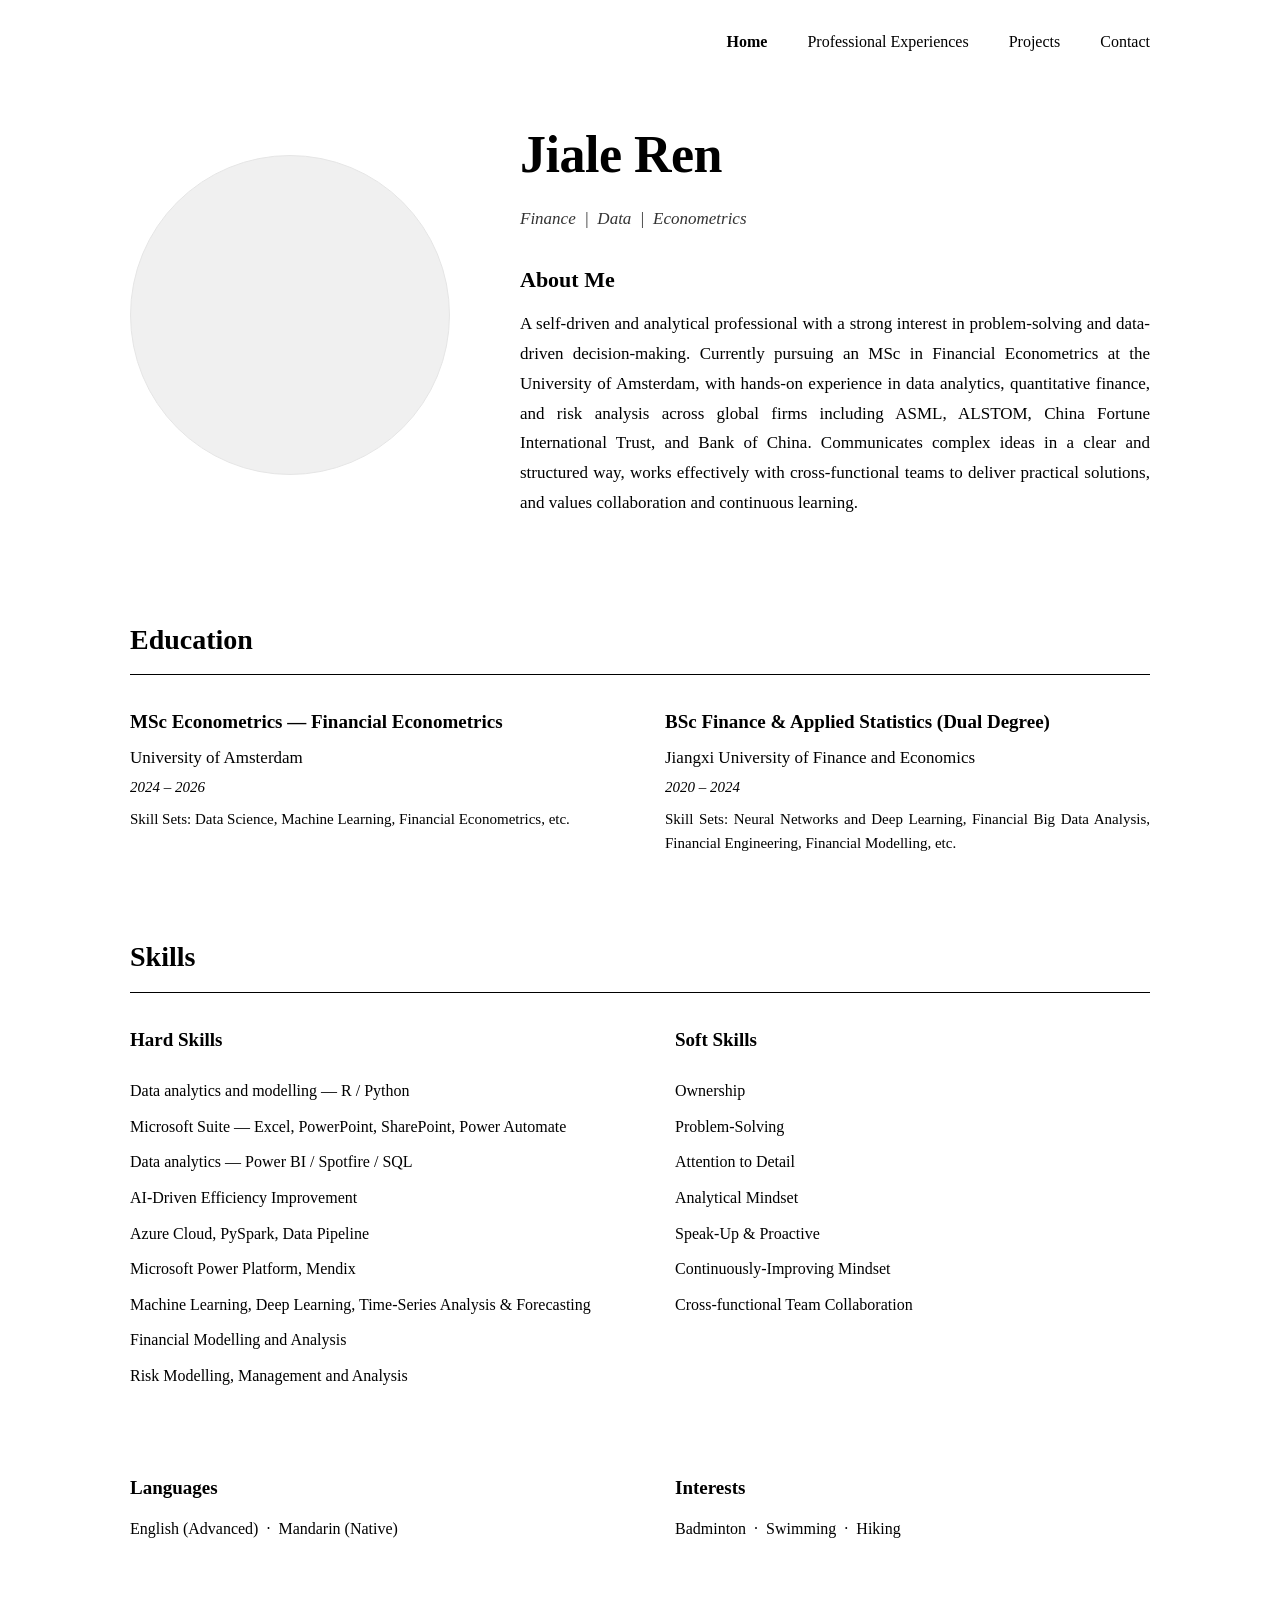
==== index.html @ ab1dc16a "Add files via upload" ====
<!DOCTYPE html>
<html lang="en">
<head>
  <meta charset="UTF-8">
  <meta name="viewport" content="width=device-width, initial-scale=1.0">
  <title>Jiale Ren — Personal Website</title>
  <meta name="description" content="Personal website of Jiale Ren — Finance, Data, Econometrics.">
  <link rel="stylesheet" href="styles.css">
</head>
<body>

  <nav>
    <ul>
      <li><a href="index.html" class="active">Home</a></li>
      <li><a href="work.html">Professional Experiences</a></li>
      <li><a href="projects.html">Projects</a></li>
      <li><a href="contact.html">Contact</a></li>
    </ul>
  </nav>

  <main class="container">

    <!-- Hero: Photo + Name + About Me -->
    <section class="hero scroll-reveal">
      <img src="assets/Subject.png" alt="Jiale Ren" class="hero-photo">
      <div class="hero-content">
        <h1>Jiale Ren</h1>
        <p class="hero-tagline">Finance &nbsp;|&nbsp; Data &nbsp;|&nbsp; Econometrics</p>
        <h2>About Me</h2>
        <p>
          A self-driven and analytical professional with a strong interest in
          problem-solving and data-driven decision-making. Currently pursuing
          an MSc in Financial Econometrics at the University of Amsterdam, with
          hands-on experience in data analytics, quantitative finance, and
          risk analysis across global firms including ASML, ALSTOM, China
          Fortune International Trust, and Bank of China. Communicates complex
          ideas in a clear and structured way, works effectively with
          cross-functional teams to deliver practical solutions, and values
          collaboration and continuous learning.
        </p>
      </div>
    </section>

    <!-- Education -->
    <section class="section scroll-reveal">
      <h2 class="section-title">Education</h2>
      <div class="education-list">
        <div class="education-item">
          <h3>MSc Econometrics — Financial Econometrics</h3>
          <p class="school">University of Amsterdam</p>
          <p class="date">2024 – 2026</p>
          <p class="ed-skills">Skill Sets: Data Science, Machine Learning, Financial Econometrics, etc.</p>
        </div>
        <div class="education-item">
          <h3>BSc Finance &amp; Applied Statistics (Dual Degree)</h3>
          <p class="school">Jiangxi University of Finance and Economics</p>
          <p class="date">2020 – 2024</p>
          <p class="ed-skills">Skill Sets: Neural Networks and Deep Learning, Financial Big Data Analysis, Financial Engineering, Financial Modelling, etc.</p>
        </div>
      </div>
    </section>

    <!-- Skills -->
    <section class="section scroll-reveal">
      <h2 class="section-title">Skills</h2>
      <div class="skills-grid">
        <div class="skills-column">
          <h3>Hard Skills</h3>
          <ul>
            <li>Data analytics and modelling — R / Python</li>
            <li>Microsoft Suite — Excel, PowerPoint, SharePoint, Power Automate</li>
            <li>Data analytics — Power BI / Spotfire / SQL</li>
            <li>AI-Driven Efficiency Improvement</li>
            <li>Azure Cloud, PySpark, Data Pipeline</li>
            <li>Microsoft Power Platform, Mendix</li>
            <li>Machine Learning, Deep Learning, Time-Series Analysis &amp; Forecasting</li>
            <li>Financial Modelling and Analysis</li>
            <li>Risk Modelling, Management and Analysis</li>
          </ul>
        </div>
        <div class="skills-column">
          <h3>Soft Skills</h3>
          <ul>
            <li>Ownership</li>
            <li>Problem-Solving</li>
            <li>Attention to Detail</li>
            <li>Analytical Mindset</li>
            <li>Speak-Up &amp; Proactive</li>
            <li>Continuously-Improving Mindset</li>
            <li>Cross-functional Team Collaboration</li>
          </ul>
        </div>
      </div>
    </section>

    <!-- Languages & Interests -->
    <section class="section scroll-reveal">
      <div class="misc-row">
        <div>
          <h3>Languages</h3>
          <p>English (Advanced) &nbsp;·&nbsp; Mandarin (Native)</p>
        </div>
        <div>
          <h3>Interests</h3>
          <p>Badminton &nbsp;·&nbsp; Swimming &nbsp;·&nbsp; Hiking</p>
        </div>
      </div>
    </section>

  </main>

  <script src="script.js" defer></script>
</body>
</html>
---- styles.css ----
/* ========================================
   Reset & Base
   ======================================== */
* {
  margin: 0;
  padding: 0;
  box-sizing: border-box;
}

html {
  scroll-behavior: smooth;
}

body {
  font-family: "Times New Roman", Times, serif;
  background-color: #ffffff;
  color: #000000;
  line-height: 1.6;
  font-size: 17px;
  -webkit-font-smoothing: antialiased;

  /* Page enter animation */
  opacity: 0;
  animation: pageEnter 0.4s ease forwards;
}

@keyframes pageEnter {
  to { opacity: 1; }
}

/* Page leave (triggered by JS on nav click) */
body.page-leave {
  opacity: 0;
  transition: opacity 0.28s ease;
}

/* ========================================
   Scroll Reveal Animation
   ======================================== */
.scroll-reveal {
  opacity: 0;
  transform: translateY(40px);
  transition:
    opacity 0.8s cubic-bezier(0.16, 1, 0.3, 1),
    transform 0.8s cubic-bezier(0.16, 1, 0.3, 1);
}

.scroll-reveal.visible {
  opacity: 1;
  transform: translateY(0);
}

/* Reduce motion accessibility */
@media (prefers-reduced-motion: reduce) {
  body { animation: none; opacity: 1; }
  body.page-leave { transition: none; }
  .scroll-reveal { opacity: 1; transform: none; transition: none; }
  html { scroll-behavior: auto; }
}

/* ========================================
   Navigation (top right)
   ======================================== */
nav {
  display: flex;
  justify-content: flex-end;
  padding: 28px 40px;
  max-width: 1100px;
  margin: 0 auto;
}

nav ul {
  list-style: none;
  display: flex;
  gap: 40px;
}

nav a {
  color: #000;
  text-decoration: none;
  font-size: 16px;
  transition: opacity 0.2s ease;
}

nav a:hover {
  text-decoration: underline;
}

nav a.active {
  font-weight: bold;
}

/* ========================================
   Page Container
   ======================================== */
.container {
  max-width: 1100px;
  margin: 0 auto;
  padding: 30px 40px 100px;
}

/* ========================================
   Justified Text
   ======================================== */
.hero-content p,
.entry-summary,
.entry-details li,
.education-item .ed-skills,
main > p {
  text-align: justify;
  -webkit-hyphens: auto;
  hyphens: auto;
}

/* ========================================
   Home Page - Hero
   ======================================== */
.hero {
  display: flex;
  align-items: center;
  gap: 70px;
  margin-bottom: 100px;
}

.hero-photo {
  width: 320px;
  height: 320px;
  border-radius: 50%;
  object-fit: cover;
  flex-shrink: 0;
  background-color: #f0f0f0;
  border: 1px solid #e5e5e5;
}

.hero-content h1 {
  font-size: 52px;
  font-weight: bold;
  margin-bottom: 8px;
  letter-spacing: -0.5px;
}

.hero-tagline {
  font-size: 18px;
  font-style: italic;
  margin-bottom: 28px;
  color: #333;
}

.hero-content h2 {
  font-size: 22px;
  font-weight: bold;
  margin-bottom: 12px;
}

.hero-content p {
  font-size: 17px;
  line-height: 1.75;
}

/* ========================================
   Sections (Education, Skills)
   ======================================== */
.section {
  margin-bottom: 80px;
}

.section-title {
  font-size: 28px;
  font-weight: bold;
  margin-bottom: 32px;
  padding-bottom: 12px;
  border-bottom: 1px solid #000;
}

/* Education - horizontal layout */
.education-list {
  display: flex;
  flex-wrap: wrap;
  gap: 50px;
}

.education-item {
  flex: 1;
  min-width: 240px;
}

.education-item h3 {
  font-size: 19px;
  font-weight: bold;
  margin-bottom: 6px;
}

.education-item .school {
  font-size: 17px;
  margin-bottom: 4px;
}

.education-item .date {
  font-size: 15px;
  font-style: italic;
  margin-bottom: 8px;
}

.education-item .ed-skills {
  font-size: 15px;
  line-height: 1.6;
}

/* Skills - two columns */
.skills-grid {
  display: grid;
  grid-template-columns: 1fr 1fr;
  gap: 70px;
}

.skills-column h3 {
  font-size: 19px;
  font-weight: bold;
  margin-bottom: 18px;
}

.skills-column ul {
  list-style: none;
}

.skills-column li {
  padding: 5px 0;
  font-size: 16px;
}

/* Languages & Interests row */
.misc-row {
  display: flex;
  flex-wrap: wrap;
  gap: 70px;
}

.misc-row > div {
  flex: 1;
  min-width: 240px;
}

.misc-row h3 {
  font-size: 19px;
  font-weight: bold;
  margin-bottom: 12px;
}

.misc-row p {
  font-size: 16px;
}

/* ========================================
   Work / Project Entries
   ======================================== */
.page-title {
  font-size: 32px;
  font-weight: bold;
  margin-bottom: 50px;
  padding-bottom: 12px;
  border-bottom: 1px solid #000;
}

.entry {
  margin-bottom: 55px;
}

.entry-title {
  font-size: 22px;
  font-weight: bold;
  margin-bottom: 6px;
}

.entry-company {
  font-size: 19px;
  font-weight: normal;
  margin-bottom: 12px;
}

.entry-summary {
  font-size: 17px;
  margin-bottom: 16px;
}

.entry-summary.underlined {
  text-decoration: underline;
  text-underline-offset: 3px;
}

.entry-details {
  list-style: none;
  padding-left: 0;
}

.entry-details li {
  font-size: 15px;
  margin-bottom: 12px;
  padding-left: 22px;
  position: relative;
  line-height: 1.7;
}

.entry-details li::before {
  content: "•";
  position: absolute;
  left: 4px;
  font-size: 16px;
}

.entry-details strong {
  font-weight: bold;
}

/* ========================================
   Contact Page
   ======================================== */
.contact-list {
  list-style: none;
  font-size: 18px;
  margin-top: 20px;
}

.contact-list li {
  margin-bottom: 18px;
  display: flex;
  gap: 16px;
}

.contact-list .label {
  font-weight: bold;
  min-width: 110px;
}

.contact-list a {
  color: #000;
  text-decoration: underline;
  text-underline-offset: 3px;
}

/* ========================================
   Responsive
   ======================================== */
@media (max-width: 768px) {
  nav {
    justify-content: center;
    padding: 24px 20px;
  }

  nav ul {
    gap: 24px;
    flex-wrap: wrap;
    justify-content: center;
  }

  .container {
    padding: 30px 24px 80px;
  }

  .hero {
    flex-direction: column;
    text-align: center;
    gap: 32px;
    margin-bottom: 70px;
  }

  .hero-content h1 {
    font-size: 38px;
  }

  .skills-grid,
  .misc-row {
    grid-template-columns: 1fr;
    flex-direction: column;
    gap: 40px;
  }

  .page-title {
    font-size: 26px;
  }

  .entry-title {
    font-size: 20px;
  }
}
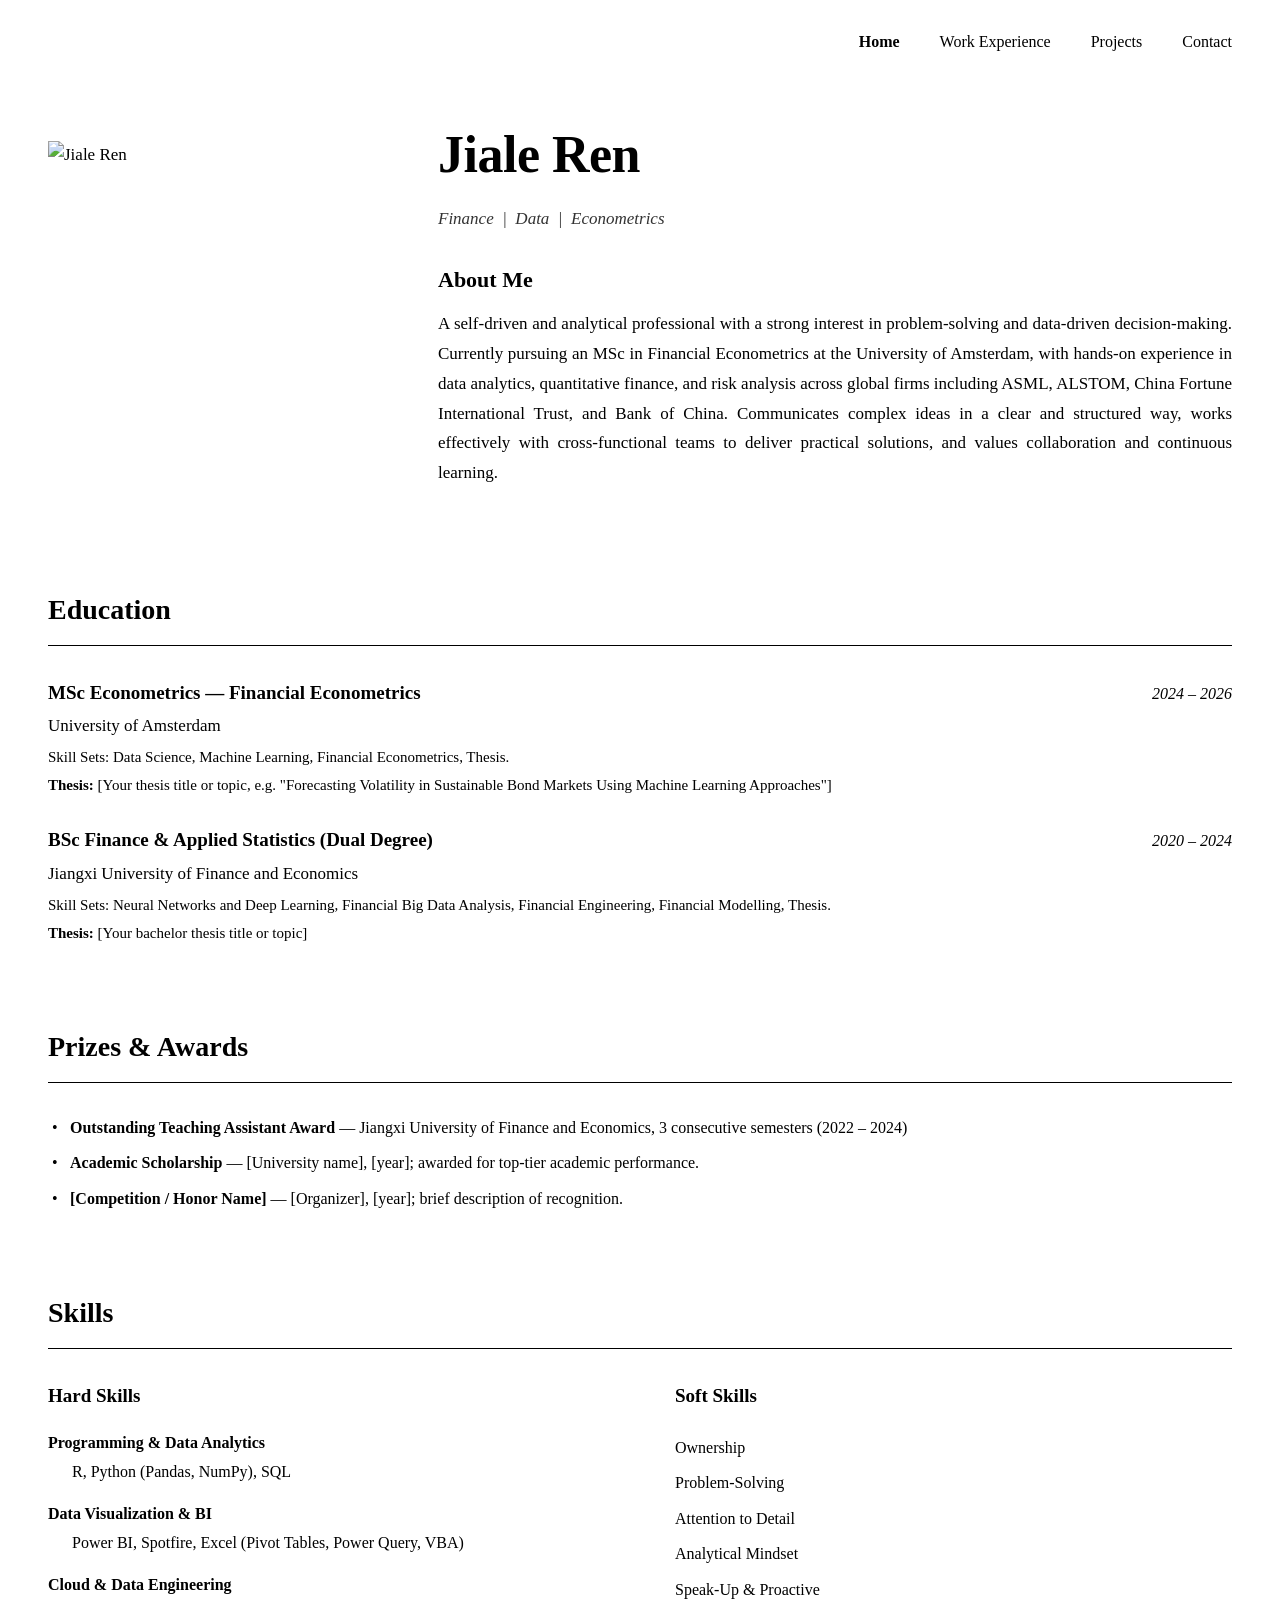
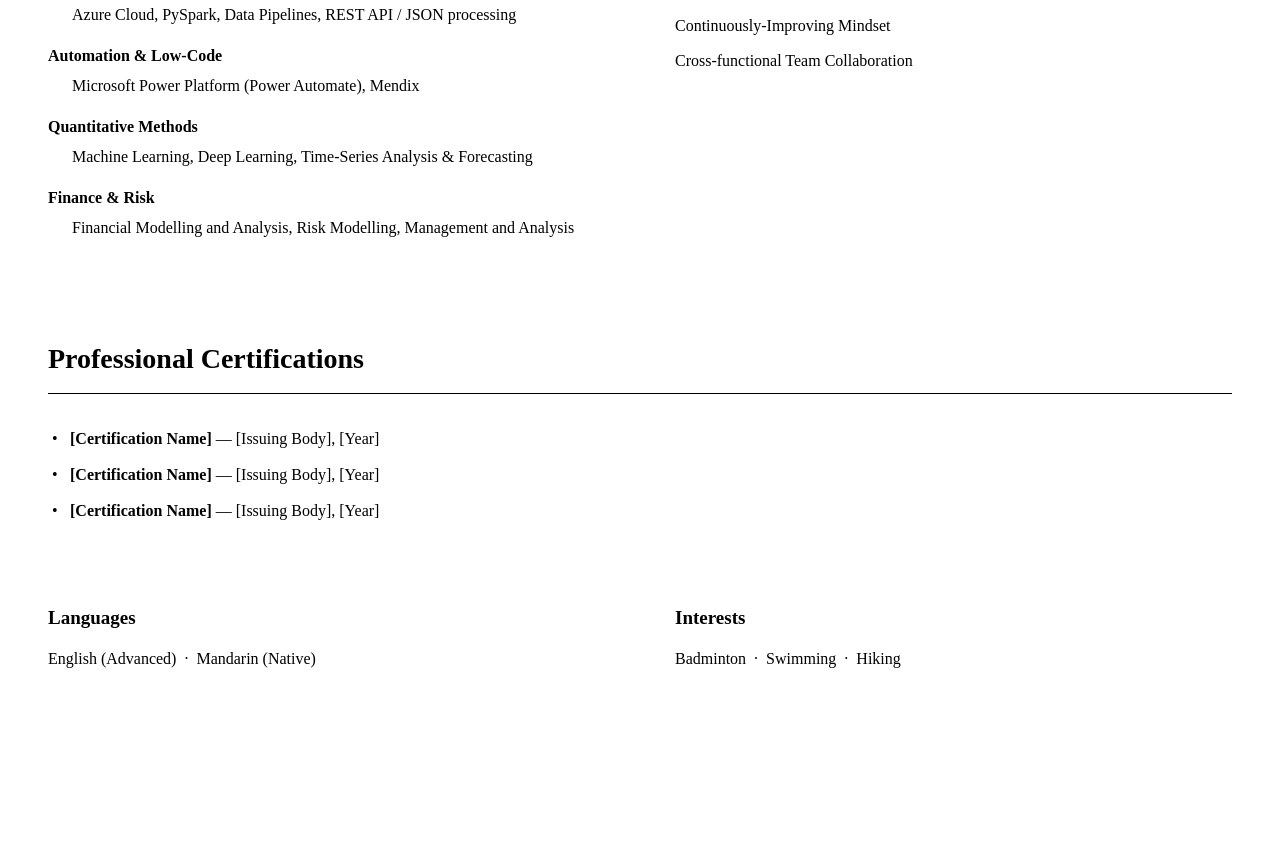
==== commit 5186c429: "Add files via upload" ====
--- a/index.html
+++ b/index.html
@@ -12,7 +12,7 @@
   <nav>
     <ul>
       <li><a href="index.html" class="active">Home</a></li>
-      <li><a href="work.html">Professional Experiences</a></li>
+      <li><a href="work.html">Work Experience</a></li>
       <li><a href="projects.html">Projects</a></li>
       <li><a href="contact.html">Contact</a></li>
     </ul>
@@ -45,42 +45,84 @@
     <section class="section scroll-reveal">
       <h2 class="section-title">Education</h2>
       <div class="education-list">
+
         <div class="education-item">
-          <h3>MSc Econometrics — Financial Econometrics</h3>
+          <div class="ed-row">
+            <span class="ed-degree">MSc Econometrics — Financial Econometrics</span>
+            <span class="ed-date">2024 – 2026</span>
+          </div>
           <p class="school">University of Amsterdam</p>
-          <p class="date">2024 – 2026</p>
-          <p class="ed-skills">Skill Sets: Data Science, Machine Learning, Financial Econometrics, etc.</p>
+          <p class="ed-skills">Skill Sets: Data Science, Machine Learning, Financial Econometrics, Thesis.</p>
+          <p class="ed-thesis"><strong>Thesis:</strong> [Your thesis title or topic, e.g. "Forecasting Volatility in Sustainable Bond Markets Using Machine Learning Approaches"]</p>
         </div>
+
         <div class="education-item">
-          <h3>BSc Finance &amp; Applied Statistics (Dual Degree)</h3>
+          <div class="ed-row">
+            <span class="ed-degree">BSc Finance &amp; Applied Statistics (Dual Degree)</span>
+            <span class="ed-date">2020 – 2024</span>
+          </div>
           <p class="school">Jiangxi University of Finance and Economics</p>
-          <p class="date">2020 – 2024</p>
-          <p class="ed-skills">Skill Sets: Neural Networks and Deep Learning, Financial Big Data Analysis, Financial Engineering, Financial Modelling, etc.</p>
+          <p class="ed-skills">Skill Sets: Neural Networks and Deep Learning, Financial Big Data Analysis, Financial Engineering, Financial Modelling, Thesis.</p>
+          <p class="ed-thesis"><strong>Thesis:</strong> [Your bachelor thesis title or topic]</p>
         </div>
+
       </div>
+    </section>
+
+    <!-- Prizes -->
+    <section class="section scroll-reveal">
+      <h2 class="section-title">Prizes &amp; Awards</h2>
+      <ul class="prize-list">
+        <li><strong>Outstanding Teaching Assistant Award</strong> — Jiangxi University of Finance and Economics, 3 consecutive semesters (2022 – 2024)</li>
+        <li><strong>Academic Scholarship</strong> — [University name], [year]; awarded for top-tier academic performance.</li>
+        <li><strong>[Competition / Honor Name]</strong> — [Organizer], [year]; brief description of recognition.</li>
+      </ul>
     </section>
 
     <!-- Skills -->
     <section class="section scroll-reveal">
       <h2 class="section-title">Skills</h2>
       <div class="skills-grid">
+
+        <!-- Hard Skills - categorized -->
         <div class="skills-column">
           <h3>Hard Skills</h3>
-          <ul>
-            <li>Data analytics and modelling — R / Python</li>
-            <li>Microsoft Suite — Excel, PowerPoint, SharePoint, Power Automate</li>
-            <li>Data analytics — Power BI / Spotfire / SQL</li>
-            <li>AI-Driven Efficiency Improvement</li>
-            <li>Azure Cloud, PySpark, Data Pipeline</li>
-            <li>Microsoft Power Platform, Mendix</li>
-            <li>Machine Learning, Deep Learning, Time-Series Analysis &amp; Forecasting</li>
-            <li>Financial Modelling and Analysis</li>
-            <li>Risk Modelling, Management and Analysis</li>
-          </ul>
+
+          <div class="skills-category">
+            <div class="cat-name">Programming &amp; Data Analytics</div>
+            <div class="cat-items">R, Python (Pandas, NumPy), SQL</div>
+          </div>
+
+          <div class="skills-category">
+            <div class="cat-name">Data Visualization &amp; BI</div>
+            <div class="cat-items">Power BI, Spotfire, Excel (Pivot Tables, Power Query, VBA)</div>
+          </div>
+
+          <div class="skills-category">
+            <div class="cat-name">Cloud &amp; Data Engineering</div>
+            <div class="cat-items">Azure Cloud, PySpark, Data Pipelines, REST API / JSON processing</div>
+          </div>
+
+          <div class="skills-category">
+            <div class="cat-name">Automation &amp; Low-Code</div>
+            <div class="cat-items">Microsoft Power Platform (Power Automate), Mendix</div>
+          </div>
+
+          <div class="skills-category">
+            <div class="cat-name">Quantitative Methods</div>
+            <div class="cat-items">Machine Learning, Deep Learning, Time-Series Analysis &amp; Forecasting</div>
+          </div>
+
+          <div class="skills-category">
+            <div class="cat-name">Finance &amp; Risk</div>
+            <div class="cat-items">Financial Modelling and Analysis, Risk Modelling, Management and Analysis</div>
+          </div>
         </div>
+
+        <!-- Soft Skills -->
         <div class="skills-column">
           <h3>Soft Skills</h3>
-          <ul>
+          <ul class="soft-list">
             <li>Ownership</li>
             <li>Problem-Solving</li>
             <li>Attention to Detail</li>
@@ -90,7 +132,18 @@
             <li>Cross-functional Team Collaboration</li>
           </ul>
         </div>
+
       </div>
+    </section>
+
+    <!-- Professional Certifications -->
+    <section class="section scroll-reveal">
+      <h2 class="section-title">Professional Certifications</h2>
+      <ul class="cert-list">
+        <li><strong>[Certification Name]</strong> — [Issuing Body], [Year]</li>
+        <li><strong>[Certification Name]</strong> — [Issuing Body], [Year]</li>
+        <li><strong>[Certification Name]</strong> — [Issuing Body], [Year]</li>
+      </ul>
     </section>
 
     <!-- Languages & Interests -->
--- a/styles.css
+++ b/styles.css
@@ -64,8 +64,8 @@
 nav {
   display: flex;
   justify-content: flex-end;
-  padding: 28px 40px;
-  max-width: 1100px;
+  padding: 28px 28px;
+  max-width: 1240px;
   margin: 0 auto;
 }
 
@@ -94,9 +94,9 @@
    Page Container
    ======================================== */
 .container {
-  max-width: 1100px;
+  max-width: 1240px;
   margin: 0 auto;
-  padding: 30px 40px 100px;
+  padding: 30px 28px 100px;
 }
 
 /* ========================================
@@ -125,11 +125,9 @@
 .hero-photo {
   width: 320px;
   height: 320px;
-  border-radius: 50%;
-  object-fit: cover;
+  object-fit: contain;
   flex-shrink: 0;
-  background-color: #f0f0f0;
-  border: 1px solid #e5e5e5;
+  background-color: transparent;
 }
 
 .hero-content h1 {
@@ -172,38 +170,67 @@
   border-bottom: 1px solid #000;
 }
 
-/* Education - horizontal layout */
+/* Education - stacked rows, full width each */
 .education-list {
   display: flex;
-  flex-wrap: wrap;
-  gap: 50px;
-}
-
-.education-item {
-  flex: 1;
-  min-width: 240px;
-}
-
-.education-item h3 {
+  flex-direction: column;
+  gap: 28px;
+}
+
+.education-item .ed-row {
+  display: flex;
+  justify-content: space-between;
+  align-items: baseline;
+  gap: 20px;
+  margin-bottom: 4px;
+}
+
+.education-item .ed-degree {
   font-size: 19px;
   font-weight: bold;
-  margin-bottom: 6px;
+}
+
+.education-item .ed-date {
+  font-size: 16px;
+  font-style: italic;
+  white-space: nowrap;
+  flex-shrink: 0;
 }
 
 .education-item .school {
   font-size: 17px;
-  margin-bottom: 4px;
-}
-
-.education-item .date {
-  font-size: 15px;
-  font-style: italic;
-  margin-bottom: 8px;
-}
-
-.education-item .ed-skills {
+  margin-bottom: 6px;
+}
+
+.education-item .ed-skills,
+.education-item .ed-thesis {
   font-size: 15px;
   line-height: 1.6;
+}
+
+.education-item .ed-thesis {
+  margin-top: 4px;
+}
+
+/* Prize list */
+.prize-list {
+  list-style: none;
+  padding-left: 0;
+}
+
+.prize-list li {
+  font-size: 16px;
+  margin-bottom: 10px;
+  padding-left: 22px;
+  position: relative;
+  line-height: 1.6;
+}
+
+.prize-list li::before {
+  content: "•";
+  position: absolute;
+  left: 4px;
+  font-size: 16px;
 }
 
 /* Skills - two columns */
@@ -219,13 +246,56 @@
   margin-bottom: 18px;
 }
 
-.skills-column ul {
+/* Hard skills: categorized with bold category + indented items */
+.skills-category {
+  margin-bottom: 16px;
+}
+
+.skills-category .cat-name {
+  font-weight: bold;
+  font-size: 16px;
+  margin-bottom: 4px;
+}
+
+.skills-category .cat-items {
+  font-size: 16px;
+  padding-left: 24px;
+  line-height: 1.6;
+}
+
+/* Soft skills: simple list */
+.skills-column ul.soft-list {
   list-style: none;
 }
 
-.skills-column li {
+.skills-column ul.soft-list li {
   padding: 5px 0;
   font-size: 16px;
+}
+
+/* Certifications */
+.cert-list {
+  list-style: none;
+  padding-left: 0;
+}
+
+.cert-list li {
+  font-size: 16px;
+  margin-bottom: 10px;
+  padding-left: 22px;
+  position: relative;
+  line-height: 1.6;
+}
+
+.cert-list li::before {
+  content: "•";
+  position: absolute;
+  left: 4px;
+  font-size: 16px;
+}
+
+.cert-list li strong {
+  font-weight: bold;
 }
 
 /* Languages & Interests row */
@@ -261,14 +331,102 @@
   border-bottom: 1px solid #000;
 }
 
+/* ========================================
+   Project Tabs
+   ======================================== */
+.tabs {
+  display: flex;
+  gap: 0;
+  margin-bottom: 50px;
+  border-bottom: 1px solid #000;
+}
+
+.tab-button {
+  font-family: "Times New Roman", Times, serif;
+  font-size: 18px;
+  background: none;
+  border: none;
+  color: #666;
+  padding: 14px 28px;
+  cursor: pointer;
+  position: relative;
+  transition: color 0.25s ease;
+  letter-spacing: 0.2px;
+}
+
+.tab-button:hover {
+  color: #000;
+}
+
+.tab-button.active {
+  color: #000;
+  font-weight: bold;
+}
+
+/* Underline indicator that slides under the active tab */
+.tab-button.active::after {
+  content: "";
+  position: absolute;
+  left: 12px;
+  right: 12px;
+  bottom: -1px;
+  height: 2px;
+  background-color: #000;
+  animation: tabUnderline 0.35s cubic-bezier(0.16, 1, 0.3, 1);
+}
+
+@keyframes tabUnderline {
+  from { transform: scaleX(0); opacity: 0; }
+  to   { transform: scaleX(1); opacity: 1; }
+}
+
+.tab-panel {
+  display: none;
+}
+
+.tab-panel.active {
+  display: block;
+  animation: tabFadeIn 0.45s cubic-bezier(0.16, 1, 0.3, 1);
+}
+
+@keyframes tabFadeIn {
+  from { opacity: 0; transform: translateY(12px); }
+  to   { opacity: 1; transform: translateY(0); }
+}
+
+@media (prefers-reduced-motion: reduce) {
+  .tab-button.active::after,
+  .tab-panel.active {
+    animation: none;
+  }
+}
+
+/* ========================================
+   Work / Project Entries
+   ======================================== */
 .entry {
   margin-bottom: 55px;
 }
 
+/* Work entry: title left, date right on same line */
+.entry-header {
+  display: flex;
+  justify-content: space-between;
+  align-items: baseline;
+  gap: 20px;
+  margin-bottom: 6px;
+}
+
 .entry-title {
   font-size: 22px;
   font-weight: bold;
-  margin-bottom: 6px;
+}
+
+.entry-date {
+  font-size: 18px;
+  font-weight: bold;
+  white-space: nowrap;
+  flex-shrink: 0;
 }
 
 .entry-company {
@@ -293,18 +451,18 @@
 }
 
 .entry-details li {
-  font-size: 15px;
-  margin-bottom: 12px;
+  font-size: 16px;
+  margin-bottom: 14px;
   padding-left: 22px;
   position: relative;
-  line-height: 1.7;
+  line-height: 1.75;
 }
 
 .entry-details li::before {
   content: "•";
   position: absolute;
   left: 4px;
-  font-size: 16px;
+  font-size: 17px;
 }
 
 .entry-details strong {
@@ -353,7 +511,7 @@
   }
 
   .container {
-    padding: 30px 24px 80px;
+    padding: 30px 20px 80px;
   }
 
   .hero {
@@ -363,6 +521,11 @@
     margin-bottom: 70px;
   }
 
+  .hero-photo {
+    width: 240px;
+    height: 240px;
+  }
+
   .hero-content h1 {
     font-size: 38px;
   }
@@ -378,7 +541,30 @@
     font-size: 26px;
   }
 
+  .entry-header {
+    flex-direction: column;
+    gap: 4px;
+  }
+
   .entry-title {
     font-size: 20px;
   }
-}
+
+  .entry-date {
+    font-size: 16px;
+  }
+
+  .education-item .ed-row {
+    flex-direction: column;
+    gap: 4px;
+  }
+
+  .tabs {
+    flex-wrap: wrap;
+  }
+
+  .tab-button {
+    font-size: 16px;
+    padding: 12px 16px;
+  }
+}
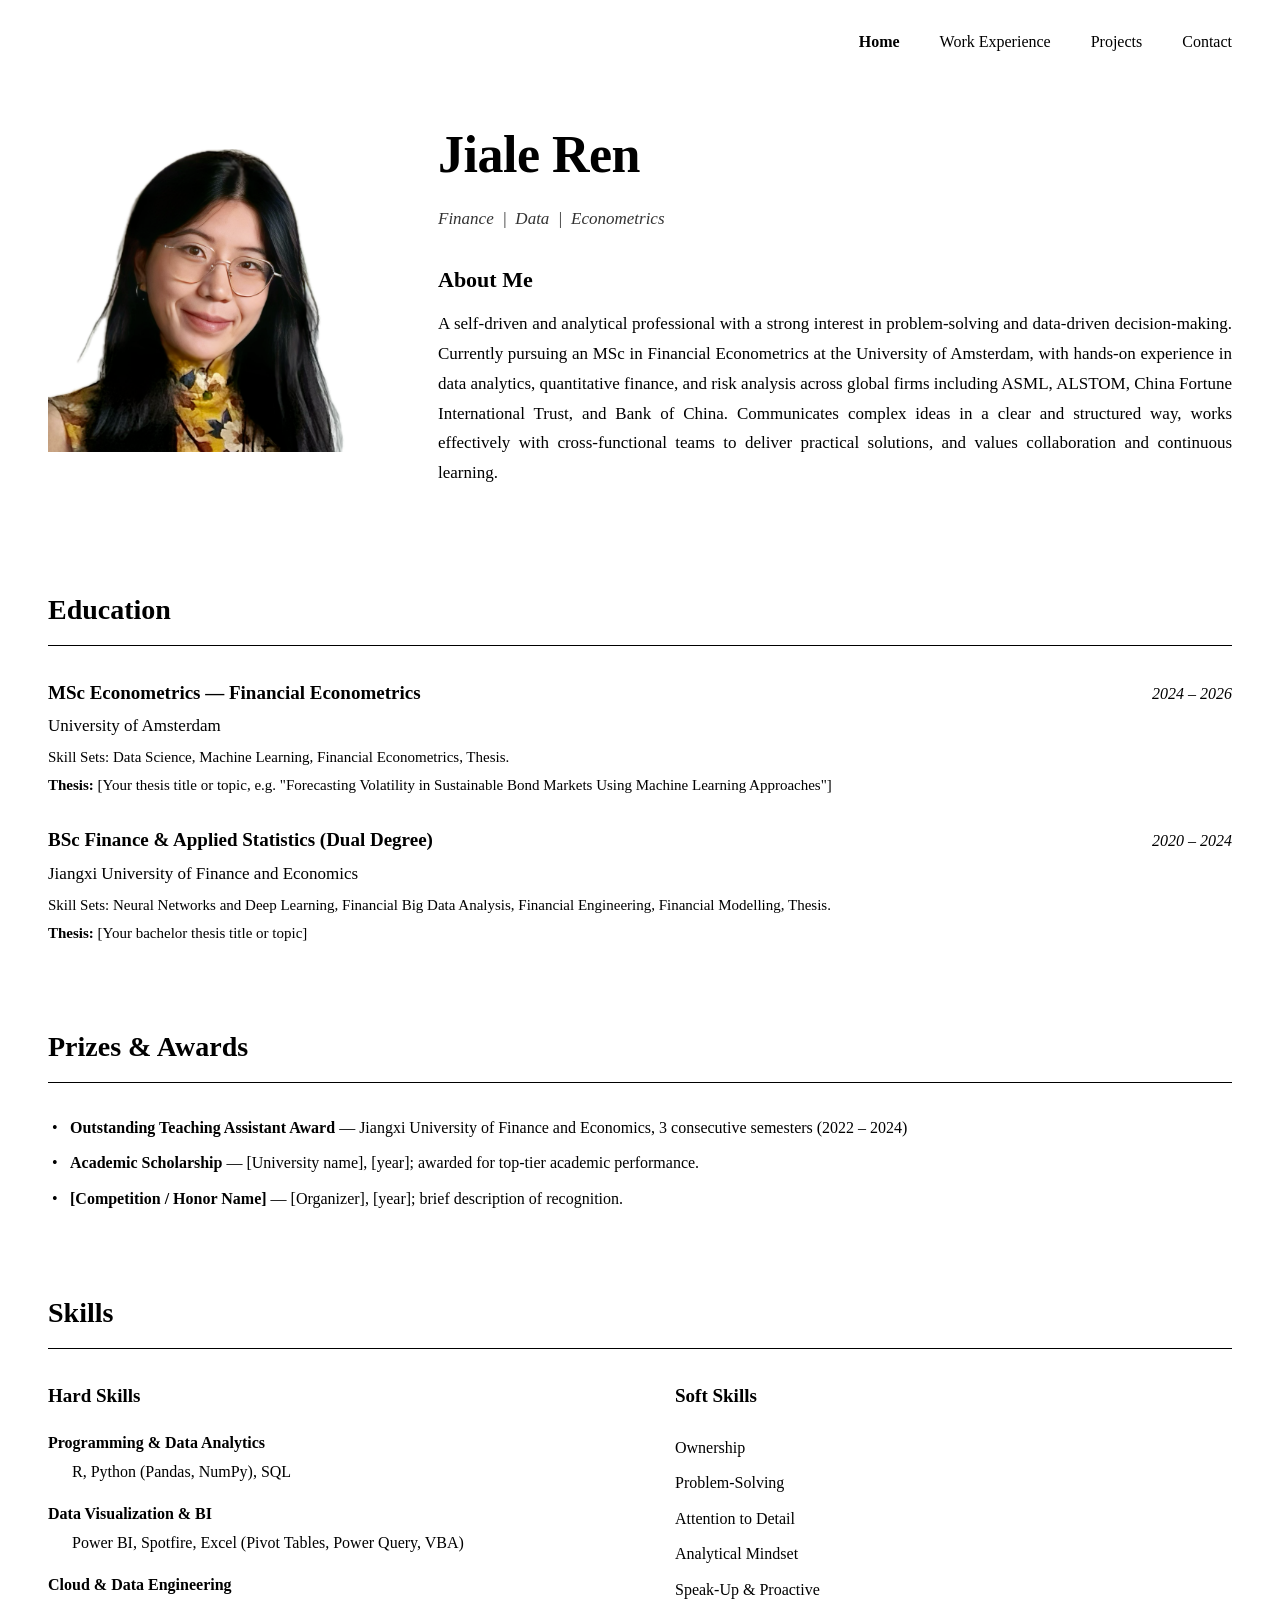
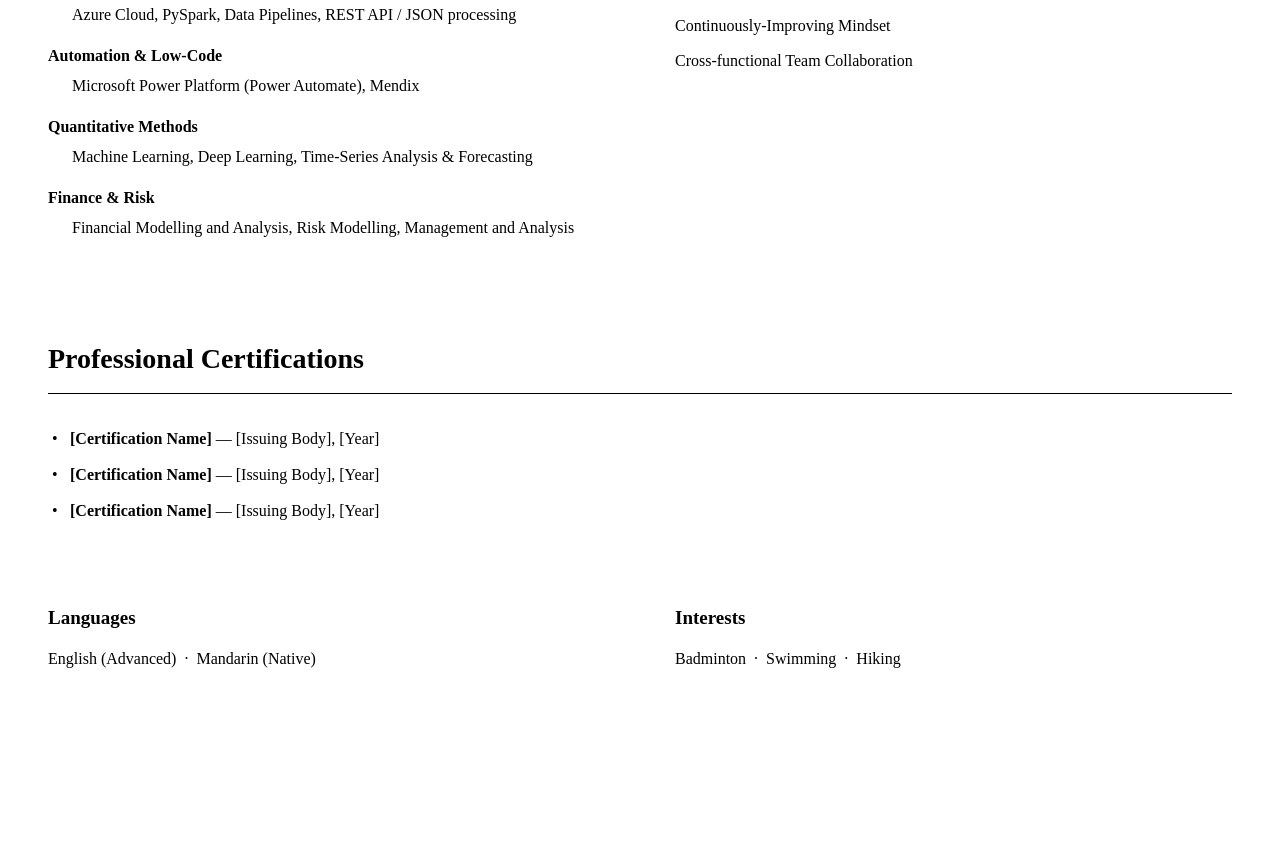
==== commit 4d6f88b5: "Add files via upload" ====
--- a/index.html
+++ b/index.html
@@ -22,7 +22,7 @@
 
     <!-- Hero: Photo + Name + About Me -->
     <section class="hero scroll-reveal">
-      <img src="assets/Subject.png" alt="Jiale Ren" class="hero-photo">
+      <img src="Subject.png" alt="Jiale Ren" class="hero-photo">
       <div class="hero-content">
         <h1>Jiale Ren</h1>
         <p class="hero-tagline">Finance &nbsp;|&nbsp; Data &nbsp;|&nbsp; Econometrics</p>
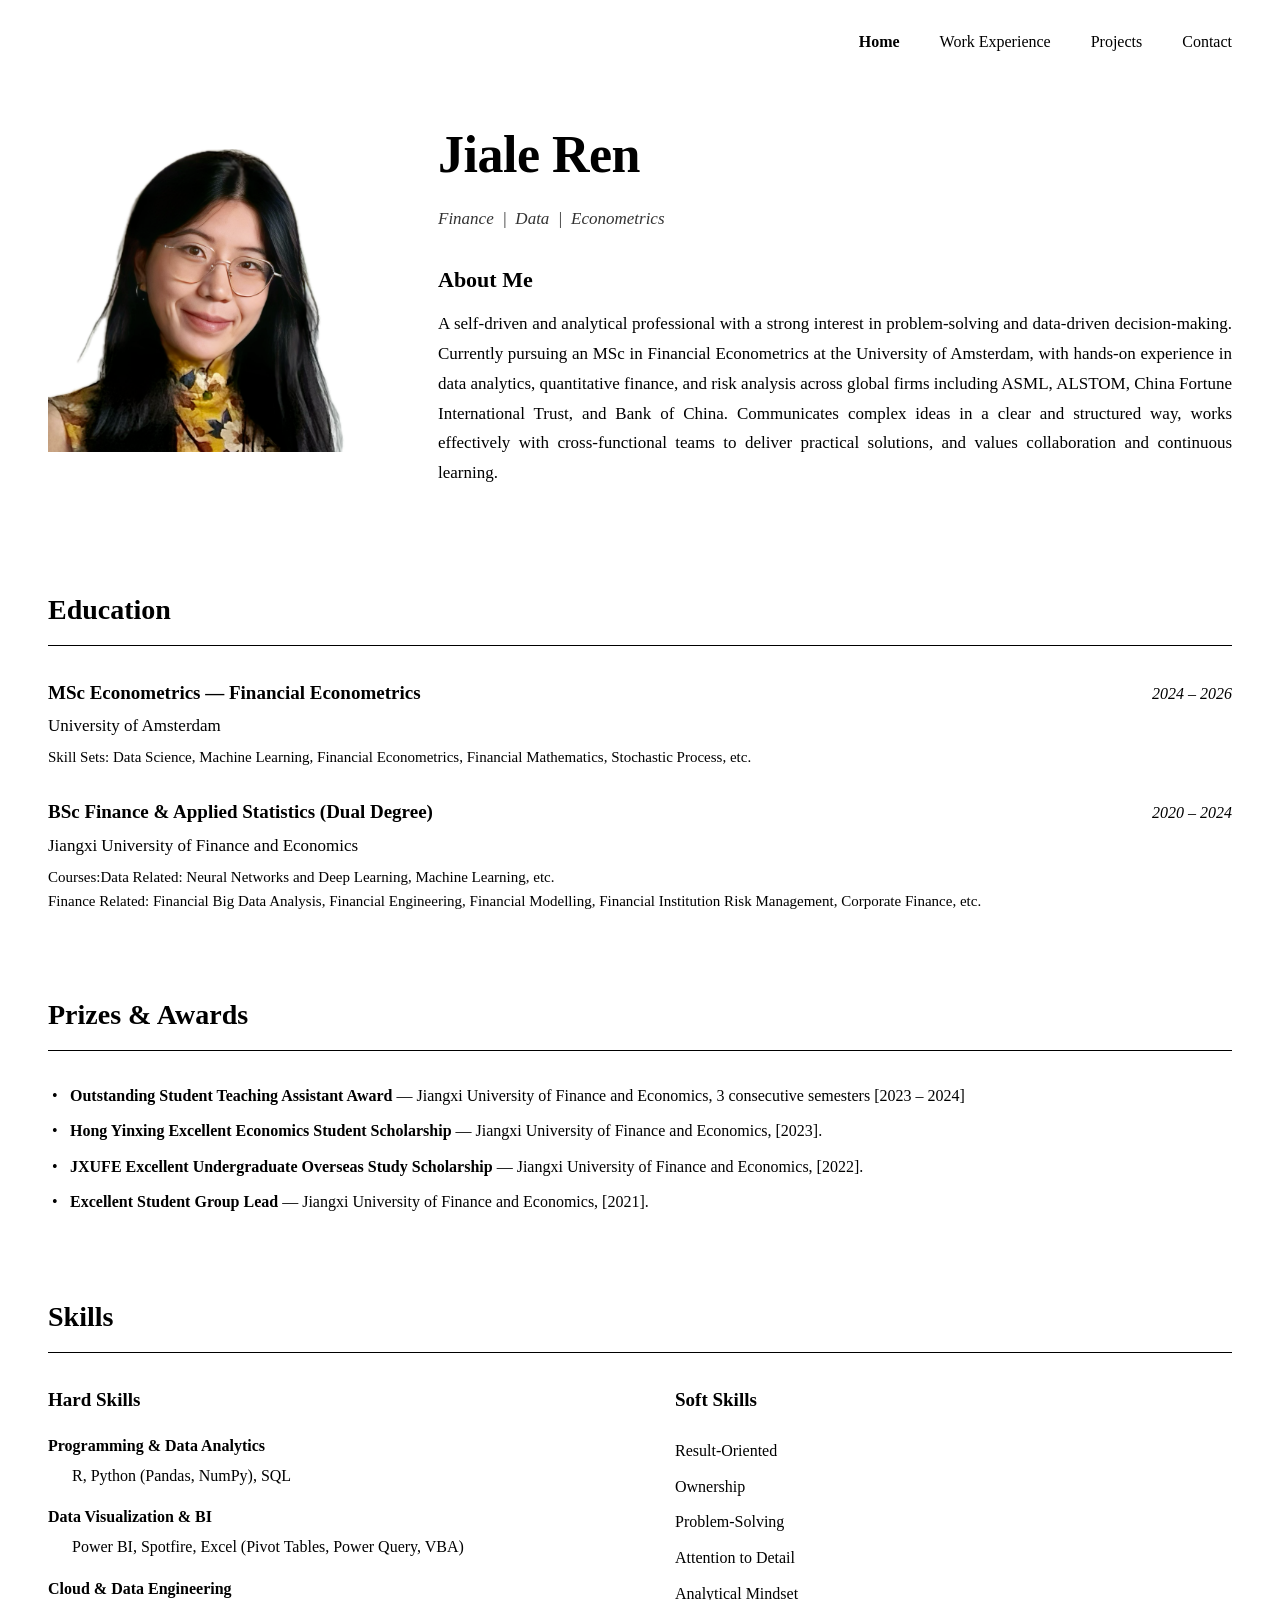
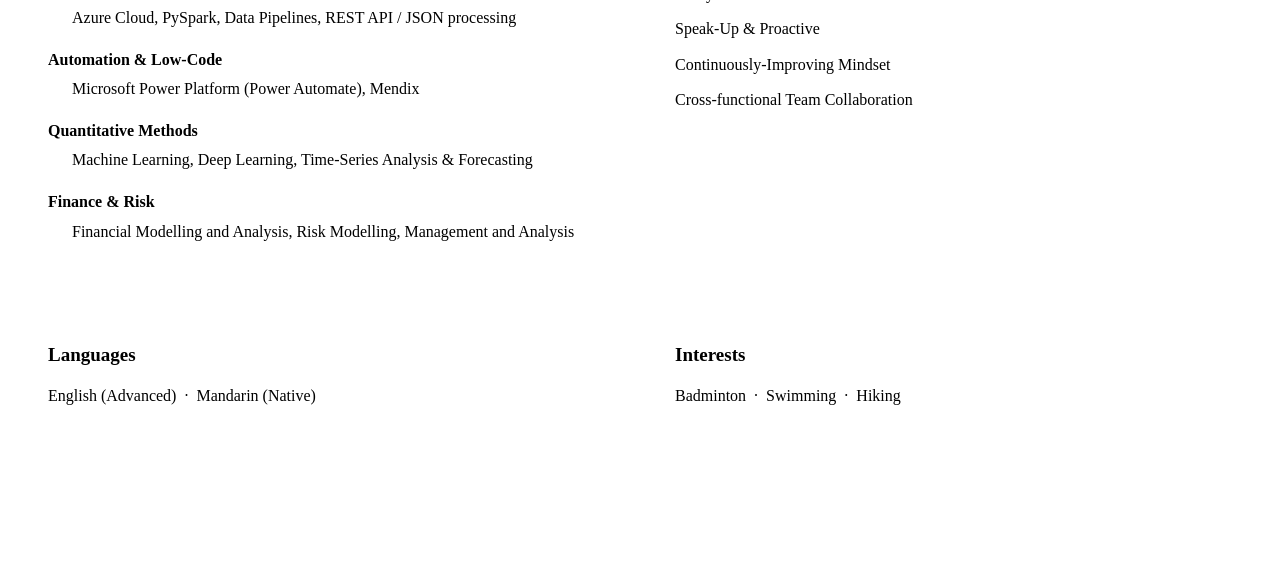
==== commit 5e6a1bc2: "Add files via upload" ====
--- a/index.html
+++ b/index.html
@@ -52,8 +52,8 @@
             <span class="ed-date">2024 – 2026</span>
           </div>
           <p class="school">University of Amsterdam</p>
-          <p class="ed-skills">Skill Sets: Data Science, Machine Learning, Financial Econometrics, Thesis.</p>
-          <p class="ed-thesis"><strong>Thesis:</strong> [Your thesis title or topic, e.g. "Forecasting Volatility in Sustainable Bond Markets Using Machine Learning Approaches"]</p>
+          <p class="ed-skills">Skill Sets: Data Science, Machine Learning, Financial Econometrics, Financial Mathematics, Stochastic Process, etc.</p>
+         <!-- <p class="ed-thesis"><strong>Thesis:</strong> [Your thesis title or topic, e.g. "Forecasting Volatility in Sustainable Bond Markets Using Machine Learning Approaches"]</p> -->
         </div>
 
         <div class="education-item">
@@ -62,8 +62,9 @@
             <span class="ed-date">2020 – 2024</span>
           </div>
           <p class="school">Jiangxi University of Finance and Economics</p>
-          <p class="ed-skills">Skill Sets: Neural Networks and Deep Learning, Financial Big Data Analysis, Financial Engineering, Financial Modelling, Thesis.</p>
-          <p class="ed-thesis"><strong>Thesis:</strong> [Your bachelor thesis title or topic]</p>
+          <p class="ed-skills">Courses:Data Related: Neural Networks and Deep Learning, Machine Learning, etc.<br>Finance Related: Financial Big Data Analysis, Financial Engineering, Financial Modelling, Financial Institution Risk Management, Corporate Finance, etc.</p>
+          <!--<p class="ed-thesis"><strong>Thesis:</strong> [Your bachelor thesis title or topic]</p>
+          <p class="ed-thesis"><strong>Thesis:</strong> [Your bachelor thesis title or topic]</p> -->
         </div>
 
       </div>
@@ -73,9 +74,10 @@
     <section class="section scroll-reveal">
       <h2 class="section-title">Prizes &amp; Awards</h2>
       <ul class="prize-list">
-        <li><strong>Outstanding Teaching Assistant Award</strong> — Jiangxi University of Finance and Economics, 3 consecutive semesters (2022 – 2024)</li>
-        <li><strong>Academic Scholarship</strong> — [University name], [year]; awarded for top-tier academic performance.</li>
-        <li><strong>[Competition / Honor Name]</strong> — [Organizer], [year]; brief description of recognition.</li>
+        <li><strong>Outstanding Student Teaching Assistant Award</strong> — Jiangxi University of Finance and Economics, 3 consecutive semesters [2023 – 2024]</li>
+        <li><strong>Hong Yinxing Excellent Economics Student Scholarship</strong> — Jiangxi University of Finance and Economics, [2023].</li>
+        <li><strong>JXUFE Excellent Undergraduate Overseas Study Scholarship</strong> — Jiangxi University of Finance and Economics, [2022].</li>
+        <li><strong>Excellent Student Group Lead</strong> — Jiangxi University of Finance and Economics, [2021].</li>
       </ul>
     </section>
 
@@ -123,6 +125,7 @@
         <div class="skills-column">
           <h3>Soft Skills</h3>
           <ul class="soft-list">
+            <li>Result-Oriented</li>
             <li>Ownership</li>
             <li>Problem-Solving</li>
             <li>Attention to Detail</li>
@@ -136,7 +139,7 @@
       </div>
     </section>
 
-    <!-- Professional Certifications -->
+    <!-- Professional Certifications 
     <section class="section scroll-reveal">
       <h2 class="section-title">Professional Certifications</h2>
       <ul class="cert-list">
@@ -144,7 +147,7 @@
         <li><strong>[Certification Name]</strong> — [Issuing Body], [Year]</li>
         <li><strong>[Certification Name]</strong> — [Issuing Body], [Year]</li>
       </ul>
-    </section>
+    </section> -->
 
     <!-- Languages & Interests -->
     <section class="section scroll-reveal">
--- a/styles.css
+++ b/styles.css
@@ -486,7 +486,7 @@
 
 .contact-list .label {
   font-weight: bold;
-  min-width: 110px;
+  min-width: 120px;
 }
 
 .contact-list a {
